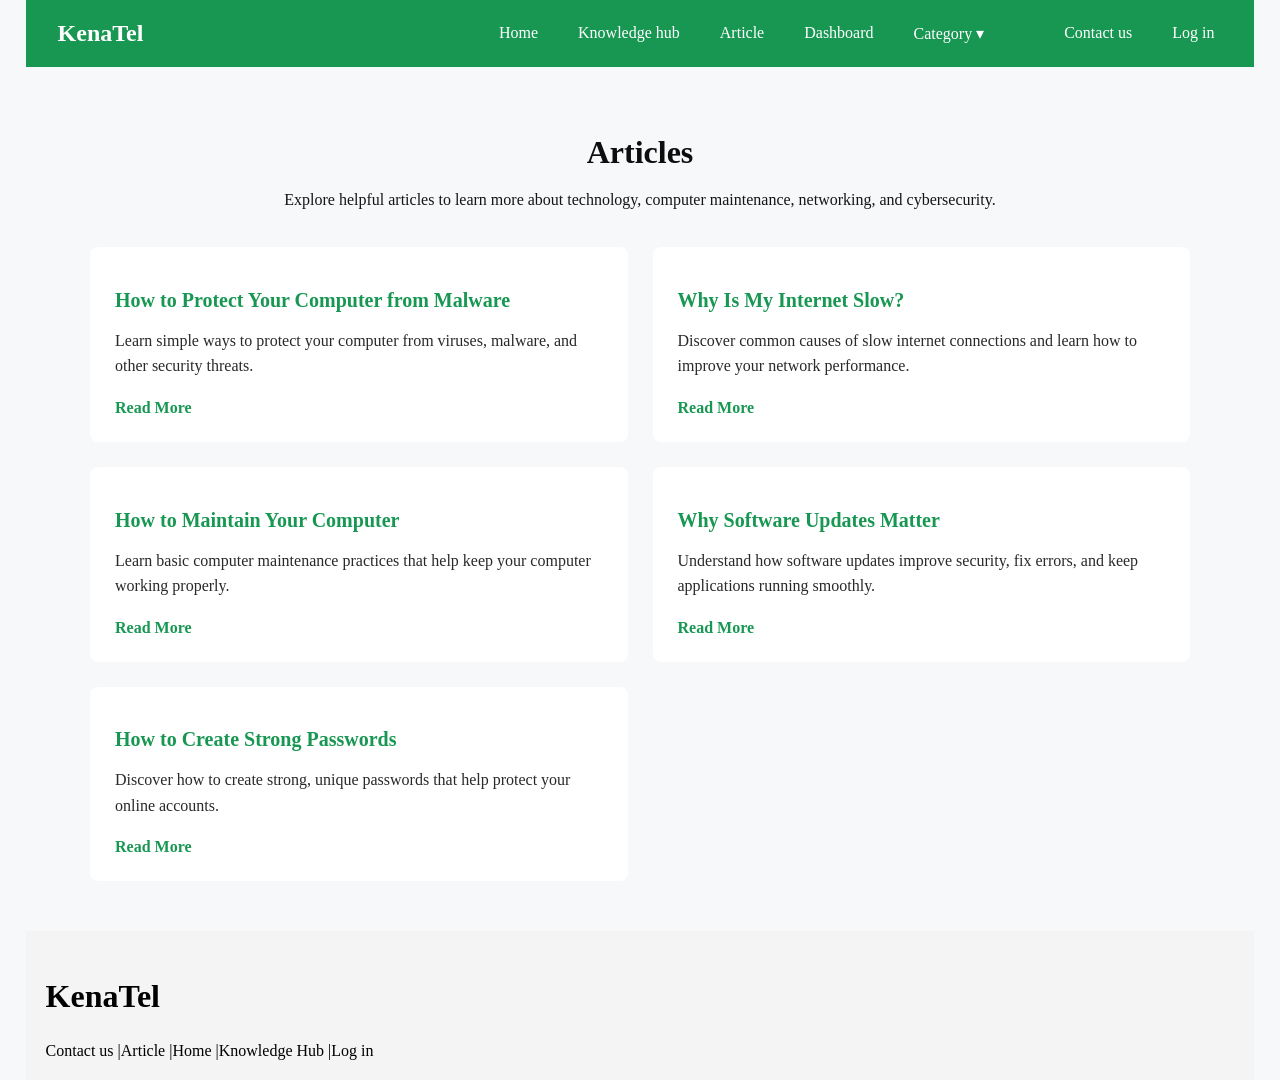
==== article.html @ 371ed745 "add article page" ====
<!DOCTYPE html>
<html lang="en">
<head>
    <meta charset="UTF-8">
    <meta name="viewport" content="width=device-width, initial-scale=1.0">
    <title>Document</title>
    <link rel="stylesheet" href="article.css">
</head>
<body>
<!-- start of nav bar -->

 <nav>
    <div class="logo">KenaTel</div>
    <div class="menu">
        <div class="menu-item">
        <a href="index.html">Home</a>
      </div>
      <div class="menu-item">
        <a href="Knowledge.html">Knowledge hub</a>
      </div>
        <div>
         <a href="article.html">Article</a>
      </div>
      <div class="menu-item">
        <a href="dashboard.html">Dashboard</a>
      </div>
      <div class="menu-item">
        <a href="#">Category ▾</a>
        <div class="dropdown">
          <a href="network.html">Network</a> 
          <a href="hardware.html">Hardware</a>
          <a href="software.html">Software</a>
          <a href="security.html">Security</a>
        

        </div>
      </div>
        <div class="menu-item">
        <a href="#"></a>
      </div>
      <div class="menu-item">
        <a href="contact.html">Contact us</a>
       
      </div>
      <div>
         <a href="login.html">Log in</a>
      </div>
    
    </div>
  </nav>
<!-- end of nav bar -->

<!-- start of article section -->

<section class="articles-section">

    <h1>Articles</h1>

    <p class="articles-intro">
        Explore helpful articles to learn more about technology,
        computer maintenance, networking, and cybersecurity.
    </p>

    <div class="articles-container">

        <div class="article-card">
            <h2>How to Protect Your Computer from Malware</h2>
            <p>
                Learn simple ways to protect your computer from
                viruses, malware, and other security threats.
            </p>
            <a href="readmore.html#malware">Read More</a>
        </div>

        <div class="article-card">
            <h2>Why Is My Internet Slow?</h2>
            <p>
                Discover common causes of slow internet connections
                and learn how to improve your network performance.
            </p>
            <a href="readmore.html#internet">Read More</a>
        </div>

        <div class="article-card">
            <h2>How to Maintain Your Computer</h2>
            <p>
                Learn basic computer maintenance practices that
                help keep your computer working properly.
            </p>
            <a href="readmore.html#maintenance">Read More</a>
        </div>

        <div class="article-card">
            <h2>Why Software Updates Matter</h2>
            <p>
                Understand how software updates improve security,
                fix errors, and keep applications running smoothly.
            </p>
            <a href="readmore.html#updates">Read More</a>
        </div>

        <div class="article-card">
            <h2>How to Create Strong Passwords</h2>
            <p>
                Discover how to create strong, unique passwords
                that help protect your online accounts.
            </p>
            <a href="readmore.html#password">Read More</a>
        </div>

       

    </div>

</section>

<!-- end of article section -->

<!-- start of footer -->
<section class="footer">
    <footer class="footer-card">

        <div>
            <h1>KenaTel</h1>
        <div class="footer-wrapper">
            
            <div>
                <a href="contact.html">Contact us |</a>
            </div>
             <div>
               <a href="article.html">Article |</a> 
            </div>
             <div>
              <a href="index.html"> Home |</a> 
            </div>
             <div>
                <a href="Knowledge.html">Knowledge Hub |</a>
            </div>
            <div>
                <a href="login.css">Log in</a>

            </div>

        </div>
        </div>
    

        


    </footer>

</section>



<!-- end of footer -->




</body>
</html>
---- article.css ----
* {
      box-sizing: border-box;
    }

    body {
      margin: 0;
      background-color:#F7F8FA;
        margin-left:2vw;
        margin-right: 2vw;
    }
h1{
font-size:2rem;

}
h2{
font-size:1rem;
}
p{
font-size:1rem;

}
p1{
font-size: 0.75rem;

}
/* start of nav css */
    nav {
      background-color: #189753;
      color: white;
      display: flex;
      justify-content: space-between;
      align-items: center;
      padding: 1rem 2rem;
      flex-wrap: wrap;
    }

    .logo {
      font-size: 1.5rem;
      font-weight: bold;
    }

    .menu {
      display: flex;
      gap: 1.5rem;
      flex-wrap: wrap;
    }

    .menu a {
      text-decoration: none;
      color: white;
      font-weight: 500;
      padding: 0.5rem;
      display: inline-block;
    }

    .menu a:hover {
      color: #38bdf8;
    }

    .menu-item {
      position: relative;
    }

    .dropdown {
      display: none;
      position: absolute;
      top: 100%;
      left: 0;
      
      min-width: 160px;
      border-radius: 0.25rem;
        background-color: #FFFFFF;
      z-index: 10;
    }

    .dropdown a {
      display: block;
      padding: 0.75rem 1rem;
      color: black;
      white-space: nowrap;
    }

    .dropdown a:hover {
color: #4491DF;
    }

    .menu-item:hover .dropdown {
      display: block;
    }
    /* start of responsive nav design */

    @media (max-width: 600px) {
        .logo{
            text-align: center;

        }

      nav {
        flex-direction: column;
        align-items:center;
        display: flex;
        justify-content: center;
        align-items: center;
      }

      .menu {
        flex-direction: column;
        width: 100%;
      }

      .menu-item {
        width: 100%;
      }

      .dropdown {
        position: static;
        box-shadow: none;
        
      }

      .dropdown a {
        padding-left: 2rem;
      }
/* end of responsive nav design */

    }

/* end of nav css */

/*Start of articles section */
.articles-section {
   
    padding: 40px 20px;
    
}

.articles-section h1 {
    text-align: center;
    margin-bottom: 15px;
    color: #0e0e0e;
}



.articles-intro {
    text-align: center;
    color: #151515;
    margin-bottom: 35px;
    line-height: 1.6;
}


.articles-container {
    display: grid;
    grid-template-columns: 1fr 1fr;
    gap: 25px;
    max-width: 1100px;
    margin: auto;
}


.article-card {
    padding: 25px;
    background-color: white;
    border-radius: 8px;
    
}


.article-card h2 {
    font-size: 20px;
    margin-bottom: 15px;
    color: #189753;
}

.article-card p {
    color: #2a2929;
    line-height: 1.6;
    margin-bottom: 20px;
}


.article-card a {
    color: #189753;
    text-decoration: none;
    font-weight: bold;
}


@media (max-width: 900px) {
    .articles-container {
        grid-template-columns:1fr 1fr;
    }
}


@media (max-width: 600px) {
    .articles-container {
        grid-template-columns: 1fr;
    }
}
/* end of article section */

/* start of footer */
.footer{
margin-top: 10px;
background-color:#F4F4F4;
padding: 20px;
width: 100%;
bottom:0; 

}
.popular-link a{
text-decoration: none;
color: black;

}
.footer-wrapper{
display: flex;
flex-wrap: wrap;
}
.footer-wrapper a{
text-decoration: none;
color: black;
}
/* end of footer */
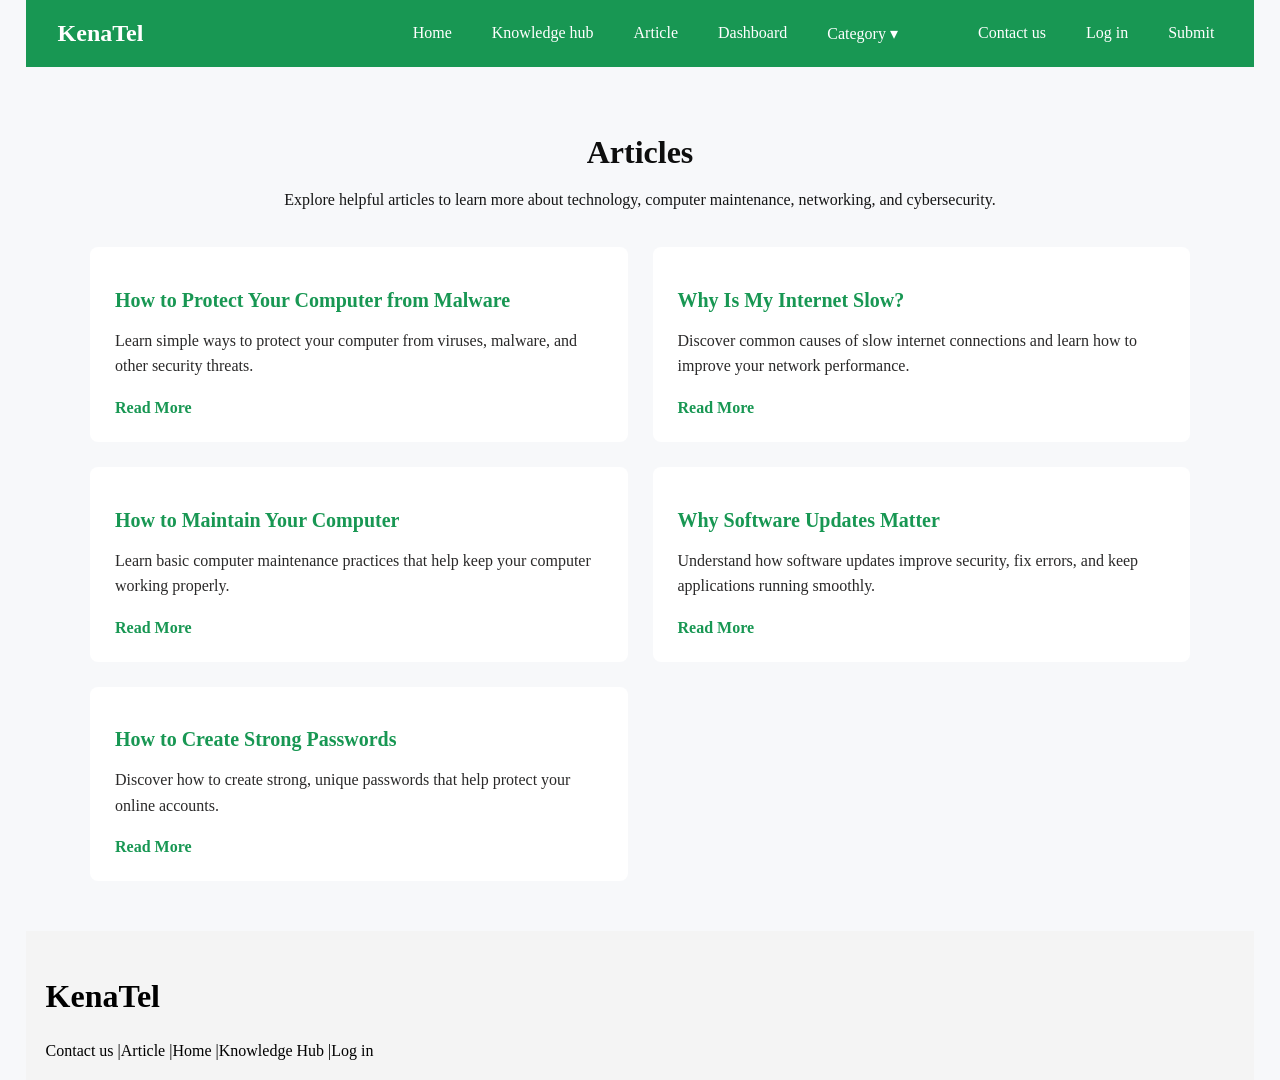
==== commit f4c8f1e2: "update the footer and navbar across all pages" ====
--- a/article.html
+++ b/article.html
@@ -45,7 +45,9 @@
       <div>
          <a href="login.html">Log in</a>
       </div>
-    
+     <div>
+         <a href="submit.html">Submit</a>
+      </div>
     </div>
   </nav>
 <!-- end of nav bar -->
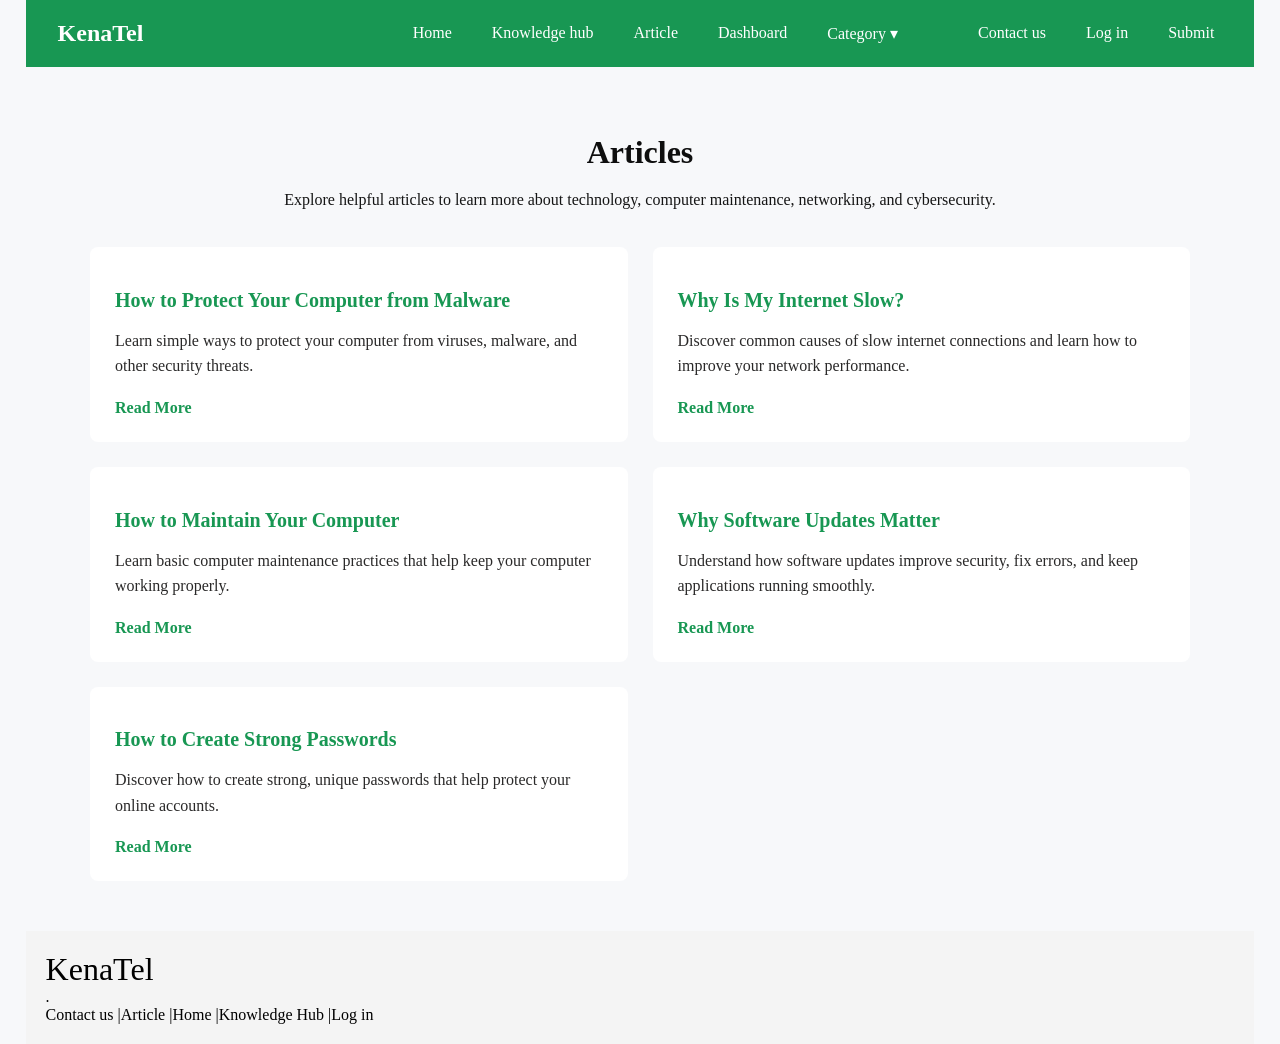
==== commit a6489feb: "update all links on the projext" ====
--- a/article.html
+++ b/article.html
@@ -3,8 +3,9 @@
 <head>
     <meta charset="UTF-8">
     <meta name="viewport" content="width=device-width, initial-scale=1.0">
-    <title>Document</title>
+    <title>Article page</title>
     <link rel="stylesheet" href="article.css">
+    <link rel="stylesheet" href="style.css">
 </head>
 <body>
 <!-- start of nav bar -->
@@ -123,7 +124,7 @@
     <footer class="footer-card">
 
         <div>
-            <h1>KenaTel</h1>
+          <div class="footer-logo">KenaTel</div>.
         <div class="footer-wrapper">
             
             <div>
@@ -139,7 +140,7 @@
                 <a href="Knowledge.html">Knowledge Hub |</a>
             </div>
             <div>
-                <a href="login.css">Log in</a>
+                <a href="login.html">Log in</a>
 
             </div>
 
@@ -161,5 +162,6 @@
 
 
 
+
 </body>
 </html>
--- a/article.css
+++ b/article.css
@@ -1,132 +1,5 @@
 
-    * {
-      box-sizing: border-box;
-    }
-
-    body {
-      margin: 0;
-      background-color:#F7F8FA;
-        margin-left:2vw;
-        margin-right: 2vw;
-    }
-h1{
-font-size:2rem;
-
-}
-h2{
-font-size:1rem;
-}
-p{
-font-size:1rem;
-
-}
-p1{
-font-size: 0.75rem;
-
-}
-/* start of nav css */
-    nav {
-      background-color: #189753;
-      color: white;
-      display: flex;
-      justify-content: space-between;
-      align-items: center;
-      padding: 1rem 2rem;
-      flex-wrap: wrap;
-    }
-
-    .logo {
-      font-size: 1.5rem;
-      font-weight: bold;
-    }
-
-    .menu {
-      display: flex;
-      gap: 1.5rem;
-      flex-wrap: wrap;
-    }
-
-    .menu a {
-      text-decoration: none;
-      color: white;
-      font-weight: 500;
-      padding: 0.5rem;
-      display: inline-block;
-    }
-
-    .menu a:hover {
-      color: #38bdf8;
-    }
-
-    .menu-item {
-      position: relative;
-    }
-
-    .dropdown {
-      display: none;
-      position: absolute;
-      top: 100%;
-      left: 0;
-      
-      min-width: 160px;
-      border-radius: 0.25rem;
-        background-color: #FFFFFF;
-      z-index: 10;
-    }
-
-    .dropdown a {
-      display: block;
-      padding: 0.75rem 1rem;
-      color: black;
-      white-space: nowrap;
-    }
-
-    .dropdown a:hover {
-color: #4491DF;
-    }
-
-    .menu-item:hover .dropdown {
-      display: block;
-    }
-    /* start of responsive nav design */
-
-    @media (max-width: 600px) {
-        .logo{
-            text-align: center;
-
-        }
-
-      nav {
-        flex-direction: column;
-        align-items:center;
-        display: flex;
-        justify-content: center;
-        align-items: center;
-      }
-
-      .menu {
-        flex-direction: column;
-        width: 100%;
-      }
-
-      .menu-item {
-        width: 100%;
-      }
-
-      .dropdown {
-        position: static;
-        box-shadow: none;
-        
-      }
-
-      .dropdown a {
-        padding-left: 2rem;
-      }
-/* end of responsive nav design */
-
-    }
-
-/* end of nav css */
+   
 
 /*Start of articles section */
 .articles-section {
@@ -202,26 +75,3 @@
 }
 /* end of article section */
 
-/* start of footer */
-.footer{
-margin-top: 10px;
-background-color:#F4F4F4;
-padding: 20px;
-width: 100%;
-bottom:0; 
-
-}
-.popular-link a{
-text-decoration: none;
-color: black;
-
-}
-.footer-wrapper{
-display: flex;
-flex-wrap: wrap;
-}
-.footer-wrapper a{
-text-decoration: none;
-color: black;
-}
-/* end of footer */
--- a/style.css
+++ b/style.css
@@ -0,0 +1,276 @@
+  
+
+
+    * {
+      box-sizing: border-box;
+    }
+
+    body {
+      margin: 0;
+      background-color:#F7F8FA;
+        margin-left:2vw;
+        margin-right: 2vw;
+    }
+h1{
+font-size:2rem;
+
+}
+h2{
+font-size:1rem;
+}
+p{
+font-size:1rem;
+
+}
+p1{
+font-size: 0.75rem;
+
+}
+
+/* start of nav css */
+    nav {
+      background-color: #189753;
+      color: white;
+      display: flex;
+      justify-content: space-between;
+      align-items: center;
+      padding: 1rem 2rem;
+      flex-wrap: wrap;
+    }
+
+    .logo {
+      font-size: 1.5rem;
+      font-weight: bold;
+    }
+
+    .menu {
+      display: flex;
+      gap: 1.5rem;
+      flex-wrap: wrap;
+    }
+
+    .menu a {
+      text-decoration: none;
+      color: white;
+      font-weight: 500;
+      padding: 0.5rem;
+      display: inline-block;
+    }
+
+    .menu a:hover {
+      color: #38bdf8;
+    }
+
+    .menu-item {
+      position: relative;
+    }
+
+    .dropdown {
+      display: none;
+      position: absolute;
+      top: 100%;
+      left: 0;
+      
+      min-width: 160px;
+      border-radius: 0.25rem;
+        background-color: #FFFFFF;
+      z-index: 10;
+    }
+
+    .dropdown a {
+      display: block;
+      padding: 0.75rem 1rem;
+      color: black;
+      white-space: nowrap;
+    }
+
+    .dropdown a:hover {
+color: #4491DF;
+    }
+
+    .menu-item:hover .dropdown {
+      display: block;
+    }
+    /* start of responsive nav design */
+
+    @media (max-width: 600px) {
+        .logo{
+            text-align: center;
+
+        }
+
+      nav {
+        flex-direction: column;
+        align-items:center;
+        display: flex;
+        justify-content: center;
+        align-items: center;
+      }
+
+      .menu {
+        flex-direction: column;
+        width: 100%;
+      }
+
+      .menu-item {
+        width: 100%;
+      }
+
+      .dropdown {
+        position: static;
+        box-shadow: none;
+        
+      }
+
+      .dropdown a {
+        padding-left: 2rem;
+      }
+/* end of responsive nav design */
+
+    }
+
+/* end of nav css */
+
+
+/* start of head css */
+.header{
+display: flex;
+flex-direction: column;
+justify-content: center;
+align-items: center;
+text-align: center;
+background-image: linear-gradient(rgba(0, 0, 0, 0.55), rgba(0, 0, 0, 0.55)), url(support-agent.jpg);
+background-repeat: no-repeat;
+background-size: cover;
+background-position: center;
+height:500px;
+
+color: white;
+}
+.search>input{
+padding: 1vw;
+width:40vw;
+border-radius: 10px;
+border: none;
+
+}
+.visually-hidden {
+
+position: absolute;
+
+width: 1px;
+
+height: 1px;
+
+overflow: hidden;
+
+clip: rect(0 0 0 0);
+
+}
+.button{
+background-color: #189753;
+  margin-top: 4vh;
+  display: inline;
+  padding: 10px;
+  border-radius: 20px;
+}
+.button a{
+font-size: 1.5rem;
+text-decoration: none;
+color: #fcfdfd;
+
+}
+
+/* end of head css*/
+/* start of category section */
+.category-wrapper{
+display:flex;
+flex-wrap: wrap;
+justify-content: center;
+align-items: center;
+gap:2vw;
+
+}
+
+.category-section{
+position: relative;
+margin-top: 40px;
+
+
+}
+.problems-link a{
+color: black;
+text-decoration: none;
+}
+.category-card{
+background-color: white;
+padding:2rem;
+border-radius: 15px;
+width:300px;
+}
+.content{
+text-align: start;
+
+
+}
+/* end of category section */
+
+/* start of popular section */
+.popular-section{
+position: relative;
+
+}
+.popular-wrapper{
+display: flex;
+justify-content: center;
+align-items: center;
+gap:2vw;
+flex-wrap: wrap;
+
+}
+.popular-card{
+width:450px;
+background-color: white;
+padding: 2rem;
+
+}
+.pupular-content{
+line-height:2rem;
+
+
+}
+
+/* end of popular section */
+/* start of footer */
+.footer-logo{
+font-size:2rem;
+
+
+}
+
+.footer{
+margin-top: 10px;
+background-color:#F4F4F4;
+padding: 20px;
+width: 100%;
+bottom:0; 
+
+}
+.popular-link a{
+text-decoration: none;
+color: black;
+
+}
+.footer-wrapper{
+display: flex;
+flex-wrap: wrap;
+}
+.footer-wrapper a{
+text-decoration: none;
+color: black;
+}
+/* end of footer */
+
+
+
+
